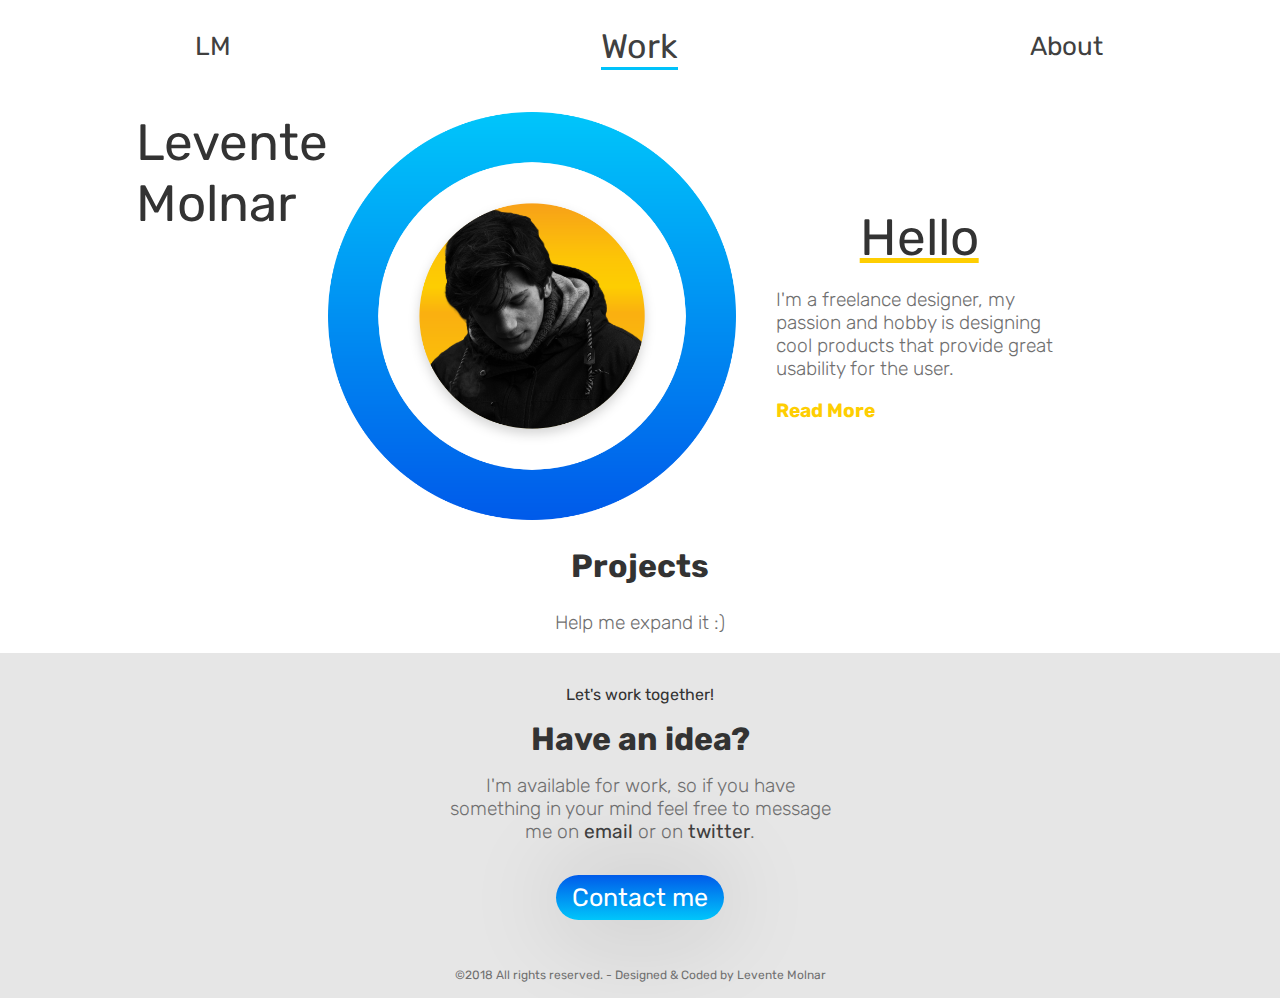
==== index.html @ f940b706 "footer - update" ====
<!DOCTYPE html>
<html>

<head>
    <meta name="viewport" content="width=device-width, initial-scale=1.0, minimum-scale=1">
    <link rel="stylesheet" href="style.css">
    <link rel="icon" href="images/proficon.png" type="image/png">
    <link rel="stylesheet" href="https://use.fontawesome.com/releases/v5.0.13/css/all.css" integrity="sha384-DNOHZ68U8hZfKXOrtjWvjxusGo9WQnrNx2sqG0tfsghAvtVlRW3tvkXWZh58N9jp" crossorigin="anonymous">
    <title>Levente Molnar Design</title>
</head>

<body>
        <navbar>
            <ul>
                <a class="link" href="">
                    <li>LM</li>
                </a>
                <a id="work" href="">
                    <li>Work</li>
                </a>
                <a class="link" href="about.html">
                    <li>About</li>
                </a>
            </ul>
        </navbar>

        <header>
            <h1>Levente Molnar</h1>
            <img src="images/prof.png" alt="Profile pic">
            <div class="text-title">
                <h1 id="title">Hello</h1>
                <p>I'm a freelance designer, my passion and hobby is designing cool products that provide great usability for the user.</p>
                <a class="link" href="about.html">
                    <p id="ab-link">Read More</p>
                </a>
                <div class="icons">
                    <a class="icon" href="https://www.linkedin.com/in/levente-molnar-324339131/" target="_blank"><i class="fab fa-linkedin"></i></a>
                    <a class="icon" href="https://www.behance.net/molnarleve164f" target="_blank"><i class="fab fa-behance"></i></a>
                    <a class="icon" href="https://dribbble.com/Lepente" target="_blank"><i class="fab fa-dribbble"></i></a>
                    <a class="icon" id="contact" href="mailto:molnar.levente773@gmail.com"><i class="far fa-address-card"></i></a>
                </div>
            </div>

        </header>

        <main>
            <div class="tilte-main">
                <h2>Projects</h2>
                <p>Help me expand it :)</p>
            </div>
        </main>
     <footer>
            <section>Let's work together!</section>
            <h2>Have an idea?</h2>
            <p>I'm available for work, so if you have something in your mind feel free to message me on <a href="mailto:molnar.levente773@gmail.com"><strong>email</strong></a> or on <a href="https://twitter.com/DriEye"><strong>twitter</strong></a>.</p>

            <a class="cta-btn" href="mailto:molnar.levente773@gmail.com">Contact me</a>

            <div class="copy"><section>&copy;2018 All rights reserved. - Designed & Coded by Levente Molnar</section></div>
        </footer>
</body>

</html>
---- style.css ----
@import url('https://fonts.googleapis.com/css?family=Rubik:300,400');
html {
    overflow-x: hidden;
}

body {
    margin: 0;
    color: #333;
    overflow-x: hidden;
    font-family: 'Rubik', sans-serif;
}

/* -------------------- NAVBAR ---------------------- */

navbar {
    position: absolute;
    width: 100%;
    z-index: 2;
    top: 0;
}

ul {
    grid-template-columns: repeat(3, 1fr);
    display: grid;
    list-style: none;
    justify-items: center;
    align-items: center;
    font-weight: 400;
    padding: 0;
    font-size: 26px;
}

#work {
    border-bottom: solid 3px #00C2FA;
    font-size: 34px;
}

a {
    text-decoration: none;
    color: #404040;
}

.link:after {
    display: block;
    content: '';
    border-bottom: solid 3px #005bea;
    transform: scaleX(0);
    transition: transform 200ms ease-in-out;
}

.link:hover:after {
    transform: scaleX(1);
}

/* ----------------- HEADER ---------------------- */

header {
    display: grid;
    grid-template-columns: .5fr .5fr 1.5fr 1.2fr .8fr;
    margin-top: 7rem;
    justify-content: center;
}

h1 {
    grid-column: 2 / 3;
    font-size: 4vw;
    font-weight: 400;
    margin: 0;
    padding: 0;
}

p {
    font-size: 1.5vw;
    color: #707070;
    font-weight: 300;
}

#ab-link {
    margin: 0;
    color: #FECE02;
    font-weight: bold;
}

img {
    width: 100%;
    grid-column: 3 / 4;
}

#title {
    text-decoration: underline;
    text-decoration-color: #FECE02;
}

.text-title {
    grid-column: 4 / 5;
    padding-left: 2.5rem;
    align-self: center;
    justify-items: center;
    position: relative;
}

.icons {
    display: grid;
    grid-template-columns: repeat(4, auto);
    grid-template-rows: 1fr;
    grid-column: 4 / 5;
    justify-self: center;
}

i {
    margin-top: 2.3rem;
    font-size: 32px;
}

.fab {
    transition: .5s;
}

.fa-linkedin:hover {
    color: #0077B5;
    transition: .2s;
}

.fa-dribbble:hover {
    color: #EA4C89;
    transition: .2s;
}

.fa-behance:hover {
    color: #1769FF;
    transition: .2s;
}

.fa-address-card:hover {
    color: #005FEB;
    transition: .2;
}

.far {
    transition: .5s;
}

.icon {
    margin-right: 1rem;
    margin-left: 1rem;
    justify-self: center;
    position: relative;
    text-align: center;
}

/* ---------------- MAIN - PROJECTS ---------------- */

main {
    display: grid;
    grid-template-columns: 1fr;
    justify-items: center;
    text-align: center;
    position: relative;
}

h2 {
    font-size: 2.5vw;
    font-weight: 400;
    font-weight: bold;
}


/* --------------------- FOOTER ---------------------*/

footer {
    display: grid;
    grid-template-columns: 1fr 2fr 1fr;
    grid-template-rows: repeat(3, auto);
    width: 100%;
    justify-items: center;
    background: #E6E6E6;
    text-align: center;
}

footer section {
    grid-column: 2 / 3;
    margin-top: 2rem;
}

footer h2 {
    grid-column: 2 / 3;
    margin: 1rem;
}

footer p {
    grid-column: 2 / 3;
    max-width: 400px;
    margin: 0;
}

footer .cta-btn {
    grid-column: 2 / 3;
    margin-top: 2rem;
    font-size: 25px;
    background-image: linear-gradient(to top, #00c6fb 0%, #005bea 100%);
    padding: .5rem 1rem .5rem 1rem;
    border-radius: 100px;
    box-shadow: 0 2px 100px hsla(0, 0%, 0%, 0.20);
    color: #fff;
    transition: .2s;
}

footer .cta-btn:hover {
    transform: scale(1.1);
    transition: .2s;
    box-shadow: 0 2px 100px hsla(0, 0%, 0%, 0.25);
}

.copy {
    bottom: 0;
    margin-bottom: 1rem;
    color: #707070;
    margin-top: 1rem;
    font-size: 12px;
    grid-column: 2 / 3;
}



/* -------------------- MEDIA QUERIES -------------------*/

@media (max-width: 767px) {
    header {
        margin-top: 6rem;
        grid-template-columns: .2fr .5fr 1.5fr 1.2fr .2fr;
    }

    .text-title {
        padding-left: .5rem;
    }

    h1 {
        font-size: 6vw;
    }

    p {
        font-size: 3vw;
    }

    #work {
        font-size: 28px;
    }

    ul {
        font-size: 22px;
    }

    footer {
        grid-template-columns: 1fr 3fr 1fr;
    }

}

@media (max-width: 575px) {
    header {
        grid-template-columns: 0.1fr 1fr 0.1fr;
        grid-template-rows: repeat(3, auto);
    }

    h1 {
        grid-column: 2 / 3;
        grid-row: 1 / 2;
        font-size: 10vw;
        max-width: 200px;
    }

    h2 {
        font-size: 8vw;
    }

    p {
        font-size: 6vw;
    }

    #work {
        font-size: 28px;
    }

    img {
        grid-column: 2 / 3;
        grid-row: 2 / 3;
    }

    .text-title {
        grid-column: 2 / 3;
        grid-row: 3 / 4;
    }

    footer {
        grid-template-columns: 1fr 4fr 1fr;
    }

}
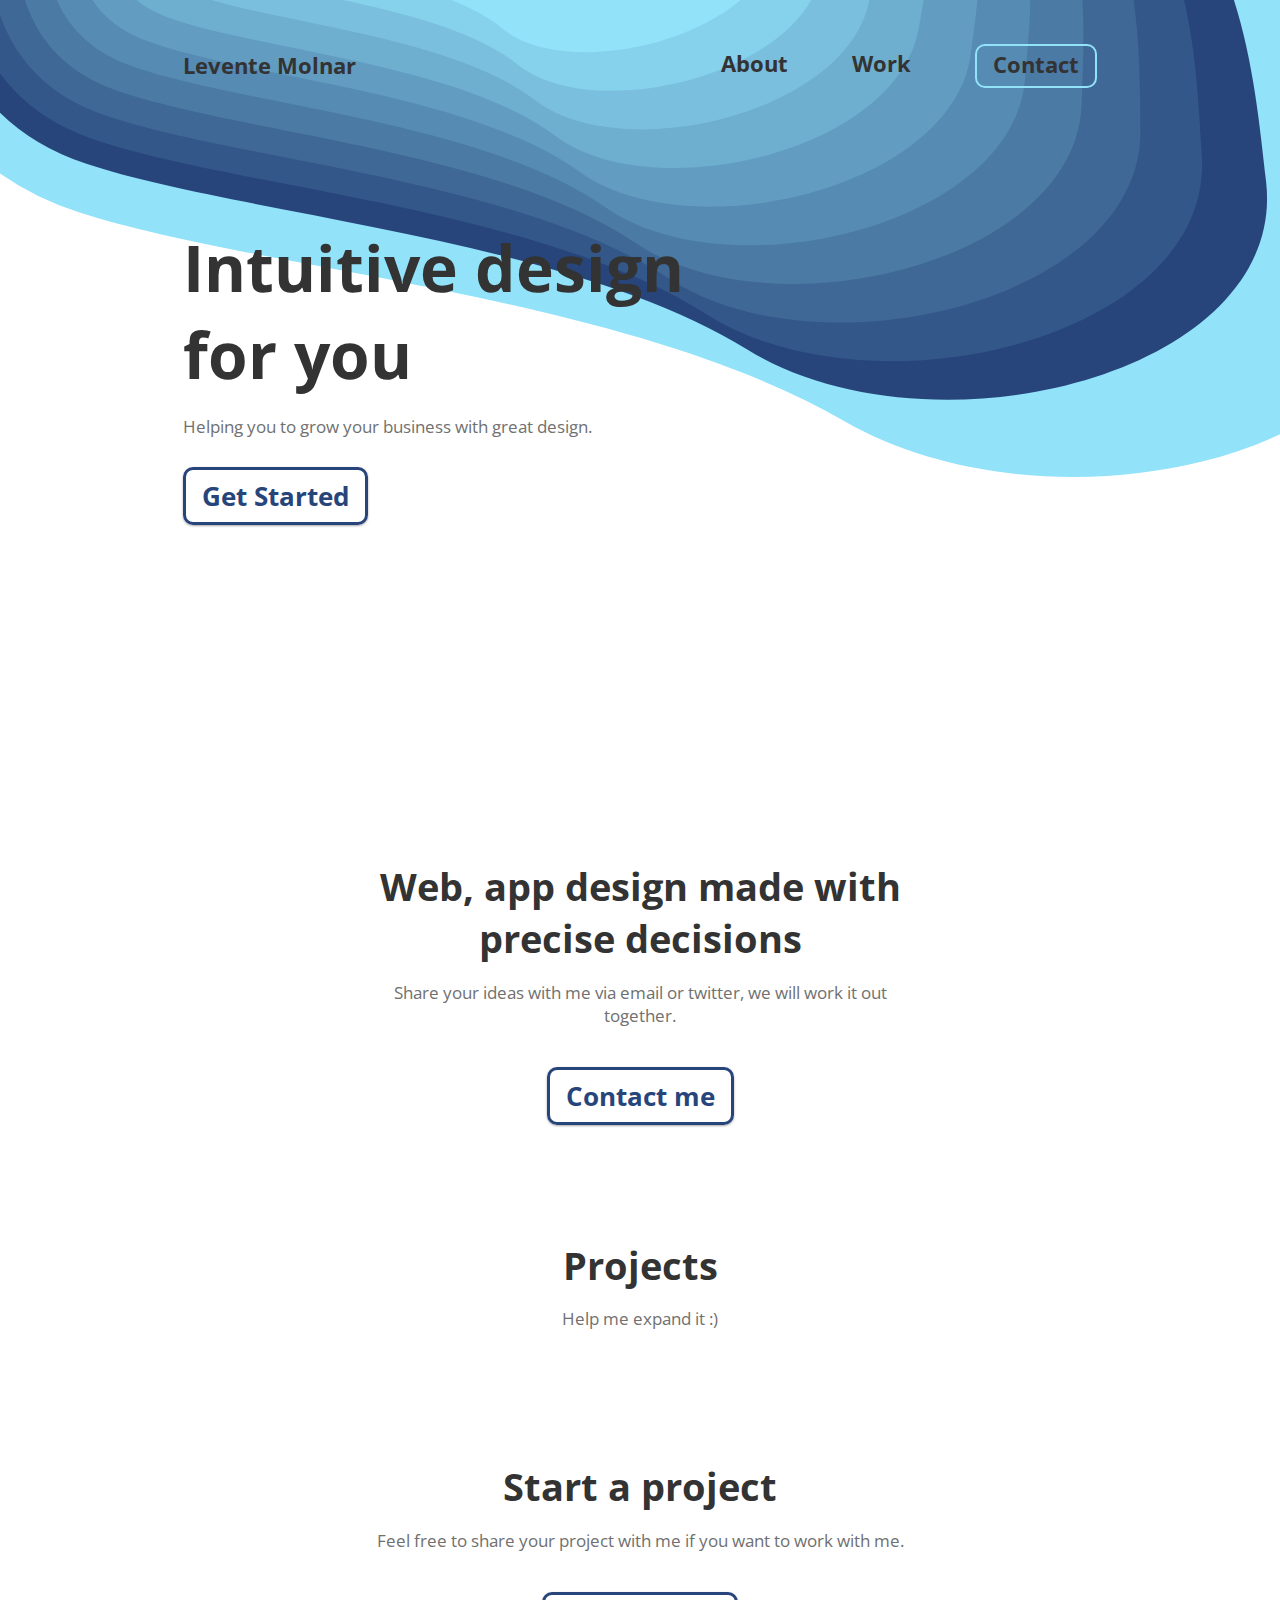
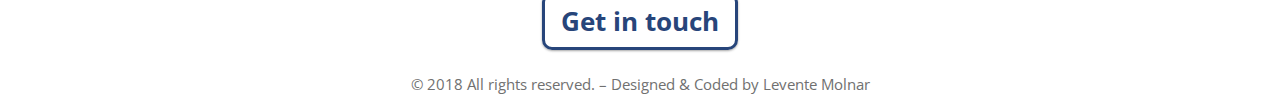
==== commit 32513f95: "New" ====
--- a/index.html
+++ b/index.html
@@ -1,63 +1,93 @@
 <!DOCTYPE html>
-<html>
-
-<head>
-    <meta name="viewport" content="width=device-width, initial-scale=1.0, minimum-scale=1">
+<html lang="en" dir="ltr">
+  <head>
+    <meta charset="utf-8">
+    <meta name="viewport" content="width=device-width, initial-scale=1.0">
     <link rel="stylesheet" href="style.css">
     <link rel="icon" href="images/proficon.png" type="image/png">
     <link rel="stylesheet" href="https://use.fontawesome.com/releases/v5.0.13/css/all.css" integrity="sha384-DNOHZ68U8hZfKXOrtjWvjxusGo9WQnrNx2sqG0tfsghAvtVlRW3tvkXWZh58N9jp" crossorigin="anonymous">
-    <title>Levente Molnar Design</title>
+    <title>Levente Molnar | Web Designer | UI/UX</title>
 </head>
 
 <body>
-        <navbar>
+   <img id="background" src="images/cool-background2.svg" alt="Mainbackground">
+    <header>
+        <nav>
             <ul>
-                <a class="link" href="">
-                    <li>LM</li>
-                </a>
-                <a id="work" href="">
-                    <li>Work</li>
-                </a>
-                <a class="link" href="about.html">
-                    <li>About</li>
-                </a>
+                <li id="nav-title">
+                    <h1 id="nav-title">Levente Molnar</h1>            
+                </li>
+                <li><a class="link" href="">About</a></li>
+                <li><a class="link" href="#work">Work</a></li>
+                <li><a id="contact" href="">Contact</a></li>
             </ul>
-        </navbar>
+        </nav>
+        <div class="content">
+           <div class="main-text">
+            <h1>Intuitive design for you</h1>
+            <p>Helping you to grow your business with great design.</p>
+            <a class="cta-btn-start" href="#h2">Get Started</a>
+            </div>
+        </div>
+    </header>
+    <main>
+        <div class="main-page">
+           <div class="section">
+            <h2 id="h2">Web, app design made with precise decisions</h2>
+            <p id="contact-p">Share your ideas with me via email or twitter, we will work it out together.</p>
+            <a class="cta-btn-start" href="contact.html">Contact me</a>
+            <div class="icons">
+                    <a class="icon" href="https://www.linkedin.com/in/levente-molnar-324339131/" target="_blank"><i class="fab fa-linkedin"></i></a>
+                    <a class="icon" href="https://www.behance.net/molnarleve164f" target="_blank"><i class="fab fa-behance"></i></a>
+                    <a class="icon" href="https://dribbble.com/Lepente" target="_blank"><i class="fab fa-dribbble"></i></a>
+                </div>
+            </div>
+            <div class="section">
+                <h2 id="work">Projects</h2>
+                <p>Help me expand it :)</p>
+            </div>
 
-        <header>
-            <h1>Levente Molnar</h1>
-            <img src="images/prof.png" alt="Profile pic">
-            <div class="text-title">
-                <h1 id="title">Hello</h1>
-                <p>I'm a freelance designer, my passion and hobby is designing cool products that provide great usability for the user.</p>
-                <a class="link" href="about.html">
-                    <p id="ab-link">Read More</p>
-                </a>
+            <div class="contact-footer section">
+                <h2>Start a project</h2>
+                <p>Feel free to share your project with me if you want to work with me.</p>
+                <a class="cta-btn-start contact" href="">Get in touch</a>
                 <div class="icons">
                     <a class="icon" href="https://www.linkedin.com/in/levente-molnar-324339131/" target="_blank"><i class="fab fa-linkedin"></i></a>
                     <a class="icon" href="https://www.behance.net/molnarleve164f" target="_blank"><i class="fab fa-behance"></i></a>
                     <a class="icon" href="https://dribbble.com/Lepente" target="_blank"><i class="fab fa-dribbble"></i></a>
-                    <a class="icon" id="contact" href="mailto:molnar.levente773@gmail.com"><i class="far fa-address-card"></i></a>
                 </div>
+                <div class="copy">&copy; 2018 All rights reserved. – Designed & Coded by Levente Molnar</div>
             </div>
+        </div>
+    </main>
+    
+    <script src="https://ajax.googleapis.com/ajax/libs/jquery/3.3.1/jquery.min.js"></script>
+<script>
+$(document).ready(function(){
+  // Add smooth scrolling to all links
+  $("a").on('click', function(event) {
 
-        </header>
+    // Make sure this.hash has a value before overriding default behavior
+    if (this.hash !== "") {
+      // Prevent default anchor click behavior
+      event.preventDefault();
 
-        <main>
-            <div class="tilte-main">
-                <h2>Projects</h2>
-                <p>Help me expand it :)</p>
-            </div>
-        </main>
-     <footer>
-            <section>Let's work together!</section>
-            <h2>Have an idea?</h2>
-            <p>I'm available for work, so if you have something in your mind feel free to message me on <a href="mailto:molnar.levente773@gmail.com"><strong>email</strong></a> or on <a href="https://twitter.com/DriEye"><strong>twitter</strong></a>.</p>
+      // Store hash
+      var hash = this.hash;
 
-            <a class="cta-btn" href="mailto:molnar.levente773@gmail.com">Contact me</a>
-
-            <div class="copy"><section>&copy;2018 All rights reserved. - Designed & Coded by Levente Molnar</section></div>
-        </footer>
+      // Using jQuery's animate() method to add smooth page scroll
+      // The optional number (800) specifies the number of milliseconds it takes to scroll to the specified area
+      $('html, body').animate({
+        scrollTop: $(hash).offset().top
+      }, 800, function(){
+   
+        // Add hash (#) to URL when done scrolling (default click behavior)
+        window.location.hash = hash;
+      });
+    } // End if
+  });
+});
+</script>
+    
 </body>
-
-</html>
+</html>--- a/style.css
+++ b/style.css
@@ -1,49 +1,43 @@
-@import url('https://fonts.googleapis.com/css?family=Rubik:300,400');
-html {
-    overflow-x: hidden;
-}
+@import url('https://fonts.googleapis.com/css?family=Open+Sans:400,800');
 
 body {
     margin: 0;
+    overflow-x: hidden !important;
     color: #333;
-    overflow-x: hidden;
-    font-family: 'Rubik', sans-serif;
-}
-
-/* -------------------- NAVBAR ---------------------- */
-
-navbar {
-    position: absolute;
-    width: 100%;
-    z-index: 2;
-    top: 0;
+    font-family: 'Open Sans', sans-serif;
+}
+
+nav {
+    grid-column: 2 / 3;
+    position: static;
+    height: 10vh;
 }
 
 ul {
-    grid-template-columns: repeat(3, 1fr);
-    display: grid;
+    display: grid;
+    grid-template-columns: 1fr repeat(3,auto);
     list-style: none;
-    justify-items: center;
     align-items: center;
-    font-weight: 400;
-    padding: 0;
-    font-size: 26px;
-}
-
-#work {
-    border-bottom: solid 3px #00C2FA;
-    font-size: 34px;
+    padding-left: 0;
+    color: #333;
+    font-size: 22px;
+    margin-top: 3rem;
+    font-weight: bold;
 }
 
 a {
+    color: #333;
     text-decoration: none;
-    color: #404040;
+}
+
+li {
+    margin-left: 4rem;
 }
 
 .link:after {
     display: block;
     content: '';
-    border-bottom: solid 3px #005bea;
+    border-bottom: solid 3px #27457A;
     transform: scaleX(0);
     transition: transform 200ms ease-in-out;
 }
@@ -52,64 +46,78 @@
     transform: scaleX(1);
 }
 
-/* ----------------- HEADER ---------------------- */
+#nav-title {
+    font-size: 22px;
+    margin: 0;
+    margin-left: 0;
+}
+
+#contact {
+    border: 2px solid #92E2F9;
+    padding: .2rem 1rem .4rem 1rem;
+    border-radius: 10px;
+    color: #333;
+    transition: .3s ease-in-out;
+}
+
+#contact:hover {
+    background-color: #27457A;
+    color: #fff;
+    transition: .3s ease-in-out;
+}
+
+#background {
+    position: absolute;
+    overflow-x: hidden !important; 
+    width: 120vw;
+    top: -25vw;
+    left: -10vw;
+}
 
 header {
-    display: grid;
-    grid-template-columns: .5fr .5fr 1.5fr 1.2fr .8fr;
-    margin-top: 7rem;
+    position: relative;
+    display: grid;
+    grid-template-columns: .2fr 1fr .2fr;
+    grid-template-rows: 1fr;
+    margin-bottom: 20%;
+}
+
+.content {
+    display: grid;
+    grid-column: 2 / 3;
+}
+
+.main-text {
+    margin-top: 10%;
+    max-width: 60%;
+}
+
+.main-page {
+    display: grid;
+    grid-template-columns: 0.2fr .5fr .2fr;
     justify-content: center;
 }
 
-h1 {
+.section {
+    display: grid;
+    grid-template-columns: auto;
+    grid-template-rows: repeat(4,auto);
     grid-column: 2 / 3;
-    font-size: 4vw;
-    font-weight: 400;
-    margin: 0;
-    padding: 0;
-}
-
-p {
-    font-size: 1.5vw;
-    color: #707070;
-    font-weight: 300;
-}
-
-#ab-link {
-    margin: 0;
-    color: #FECE02;
-    font-weight: bold;
-}
-
-img {
-    width: 100%;
-    grid-column: 3 / 4;
-}
-
-#title {
-    text-decoration: underline;
-    text-decoration-color: #FECE02;
-}
-
-.text-title {
-    grid-column: 4 / 5;
-    padding-left: 2.5rem;
-    align-self: center;
     justify-items: center;
-    position: relative;
 }
 
 .icons {
     display: grid;
     grid-template-columns: repeat(4, auto);
     grid-template-rows: 1fr;
-    grid-column: 4 / 5;
     justify-self: center;
+    margin-top: 1.5rem;
 }
 
 i {
-    margin-top: 2.3rem;
-    font-size: 32px;
+    margin-top: 1rem;
+    font-size: 35px;
+    margin-bottom: 3rem;
 }
 
 .fab {
@@ -146,153 +154,155 @@
     justify-self: center;
     position: relative;
     text-align: center;
-}
-
-/* ---------------- MAIN - PROJECTS ---------------- */
-
-main {
-    display: grid;
-    grid-template-columns: 1fr;
-    justify-items: center;
+    color: #707070;
+}
+
+h1 {
+    font-size: 5vw;
+    margin-bottom: 0;
+    font-weight: bold;
+}
+
+h2 {
+    font-size: 3vw;
     text-align: center;
-    position: relative;
-}
-
-h2 {
-    font-size: 2.5vw;
-    font-weight: 400;
+    margin: 0;
+    padding-top: 10vh;
+}
+
+p {
+    font-size: 1.3vw;
+    margin-bottom: 2.5rem;
+    color: #707070;
+}
+
+#contact-p {
+    text-align: center;
+    max-width: 500px;
+}
+
+.cta-btn-start {
+    padding: .5rem 1rem .5rem 1rem;
+    border: 3px solid #27457A;
+    color: #27457A;
+    font-size: 26px;
+    border-radius: 10px;
+    margin-left: 0;
+    box-shadow: 0 1px 3px rgba(0,0,0,0.12), 0 1px 2px rgba(0,0,0,0.24);
+    transition: .3s ease-in-out;
     font-weight: bold;
 }
 
-
-/* --------------------- FOOTER ---------------------*/
-
-footer {
-    display: grid;
-    grid-template-columns: 1fr 2fr 1fr;
-    grid-template-rows: repeat(3, auto);
-    width: 100%;
-    justify-items: center;
-    background: #E6E6E6;
+.cta-btn-start:hover {
+    transition: .3s ease-in-out;
+    color: #fff;
+    background-color: #27457A;
+}
+
+.copy {
+    font-size: 15px;
+    color: #707070;
+    padding-bottom: 1rem;
     text-align: center;
 }
 
-footer section {
-    grid-column: 2 / 3;
-    margin-top: 2rem;
-}
-
-footer h2 {
-    grid-column: 2 / 3;
-    margin: 1rem;
-}
-
-footer p {
-    grid-column: 2 / 3;
-    max-width: 400px;
-    margin: 0;
-}
-
-footer .cta-btn {
-    grid-column: 2 / 3;
-    margin-top: 2rem;
-    font-size: 25px;
-    background-image: linear-gradient(to top, #00c6fb 0%, #005bea 100%);
-    padding: .5rem 1rem .5rem 1rem;
-    border-radius: 100px;
-    box-shadow: 0 2px 100px hsla(0, 0%, 0%, 0.20);
-    color: #fff;
-    transition: .2s;
-}
-
-footer .cta-btn:hover {
-    transform: scale(1.1);
-    transition: .2s;
-    box-shadow: 0 2px 100px hsla(0, 0%, 0%, 0.25);
-}
-
-.copy {
-    bottom: 0;
-    margin-bottom: 1rem;
-    color: #707070;
-    margin-top: 1rem;
-    font-size: 12px;
-    grid-column: 2 / 3;
-}
-
-
-
-/* -------------------- MEDIA QUERIES -------------------*/
-
-@media (max-width: 767px) {
+@media (max-width: 990px) {
     header {
-        margin-top: 6rem;
-        grid-template-columns: .2fr .5fr 1.5fr 1.2fr .2fr;
-    }
-
-    .text-title {
-        padding-left: .5rem;
+        margin-bottom: 10%;
+    }
+
+    .main-text {
+        max-width: 80%;
     }
 
     h1 {
         font-size: 6vw;
     }
 
+    ul {
+        font-size: 18px;
+    }
+
+    h2 {
+        font-size: 5vw;
+    }
+
     p {
-        font-size: 3vw;
-    }
-
-    #work {
-        font-size: 28px;
+        font-size: 2vw;
+    }
+
+}
+
+@media (max-width: 769px) {
+    nav {
+        grid-column: 1 / -1;
+        padding-left: 1rem;
+        padding-right: 1rem;
+    }
+}
+
+@media (max-width: 565px) {
+    .link {
+        display: none;
+    }
+
+    li {
+        margin-left: 0rem;
     }
 
     ul {
-        font-size: 22px;
-    }
-
-    footer {
-        grid-template-columns: 1fr 3fr 1fr;
-    }
-
-}
-
-@media (max-width: 575px) {
-    header {
-        grid-template-columns: 0.1fr 1fr 0.1fr;
-        grid-template-rows: repeat(3, auto);
+        grid-template-columns: 1fr auto;
     }
 
     h1 {
-        grid-column: 2 / 3;
-        grid-row: 1 / 2;
-        font-size: 10vw;
-        max-width: 200px;
+        font-size: 8vw;
     }
 
     h2 {
-        font-size: 8vw;
+        font-size: 6vw;
     }
 
     p {
-        font-size: 6vw;
-    }
-
-    #work {
-        font-size: 28px;
-    }
-
-    img {
-        grid-column: 2 / 3;
+        font-size: 5vw;
+        text-align: center;
+    }
+
+    #nav-title {
         grid-row: 2 / 3;
-    }
-
-    .text-title {
-        grid-column: 2 / 3;
-        grid-row: 3 / 4;
-    }
-
-    footer {
-        grid-template-columns: 1fr 4fr 1fr;
-    }
-
-}
+        grid-column: 1 / 2;
+        font-size: 18px;
+    }
+
+    #background {
+        position: absolute;
+        width: 180vw;
+        top: -10vw;
+        left: -10vw;
+    }
+
+    #contact {
+        border: 2px solid #27457A;
+    }
+
+    .content {
+        text-align: center;
+    }
+
+    .main-text {
+        max-width: 100%;
+        padding-top: 2rem;
+    }
+
+    .section {
+        grid-column: 1 / -1;
+    }
+
+    .cta-btn-start {
+        font-size: 18px;
+    }
+
+    .copy {
+        font-size: 11px;
+        text-align: center;
+    }
+}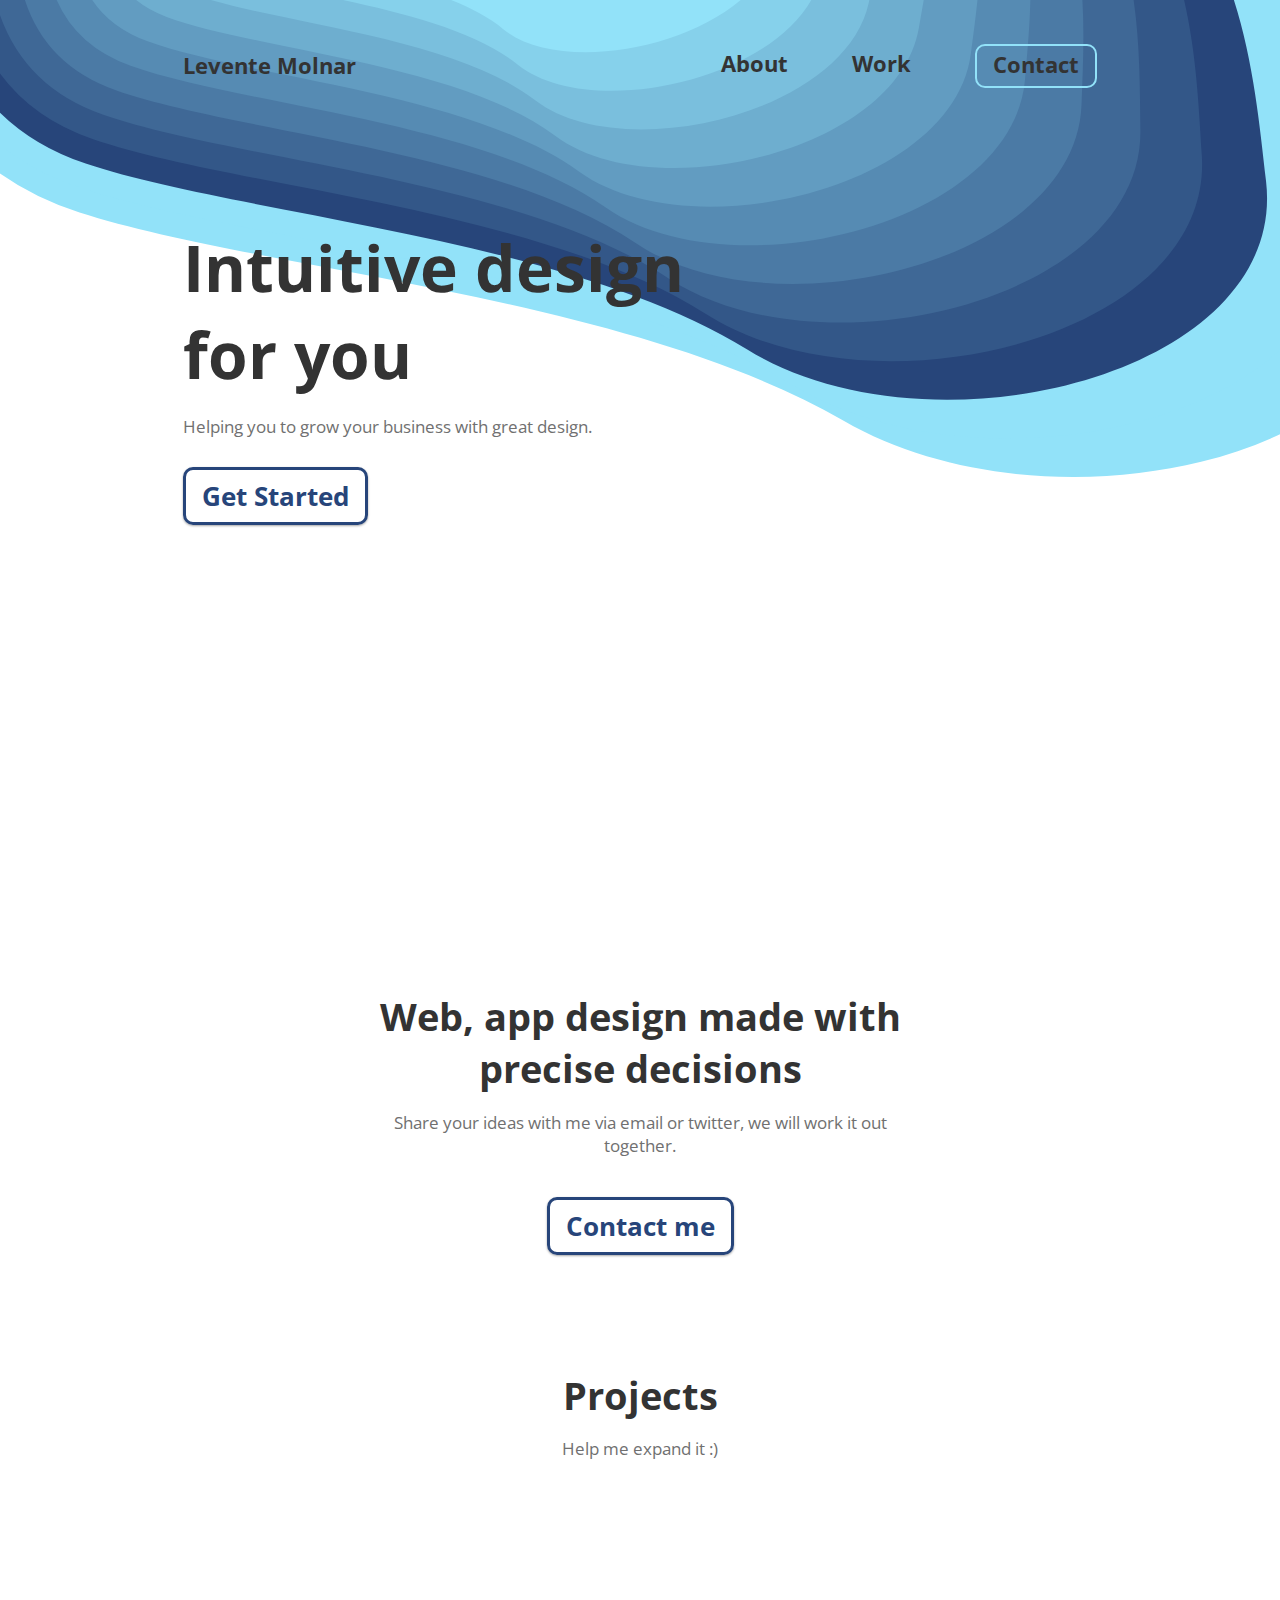
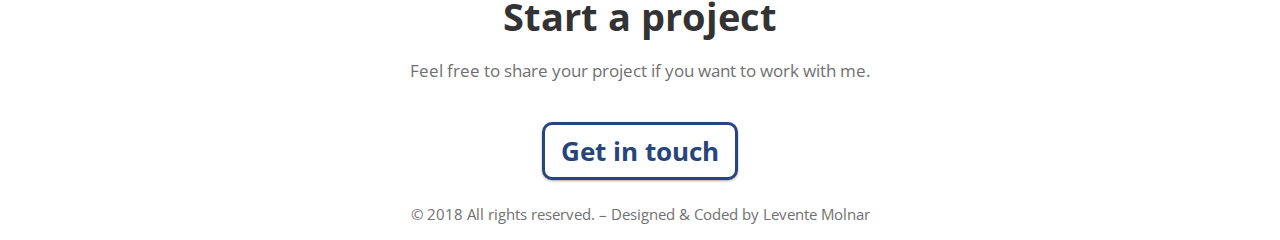
==== commit b5de1aea: "You" ====
--- a/index.html
+++ b/index.html
@@ -2,7 +2,7 @@
 <html lang="en" dir="ltr">
   <head>
     <meta charset="utf-8">
-    <meta name="viewport" content="width=device-width, initial-scale=1.0">
+    <meta name="viewport" content="width=device-width, initial-scale=1.0, minimum-scale=1">
     <link rel="stylesheet" href="style.css">
     <link rel="icon" href="images/proficon.png" type="image/png">
     <link rel="stylesheet" href="https://use.fontawesome.com/releases/v5.0.13/css/all.css" integrity="sha384-DNOHZ68U8hZfKXOrtjWvjxusGo9WQnrNx2sqG0tfsghAvtVlRW3tvkXWZh58N9jp" crossorigin="anonymous">
@@ -38,7 +38,7 @@
             <a class="cta-btn-start" href="contact.html">Contact me</a>
             <div class="icons">
                     <a class="icon" href="https://www.linkedin.com/in/levente-molnar-324339131/" target="_blank"><i class="fab fa-linkedin"></i></a>
-                    <a class="icon" href="https://www.behance.net/molnarleve164f" target="_blank"><i class="fab fa-behance"></i></a>
+                    <a class="icon" href="https://twitter.com/DriEye" target="_blank"><i class="fab fa-twitter"></i></a>
                     <a class="icon" href="https://dribbble.com/Lepente" target="_blank"><i class="fab fa-dribbble"></i></a>
                 </div>
             </div>
@@ -49,11 +49,11 @@
 
             <div class="contact-footer section">
                 <h2>Start a project</h2>
-                <p>Feel free to share your project with me if you want to work with me.</p>
+                <p>Feel free to share your project if you want to work with me.</p>
                 <a class="cta-btn-start contact" href="">Get in touch</a>
                 <div class="icons">
                     <a class="icon" href="https://www.linkedin.com/in/levente-molnar-324339131/" target="_blank"><i class="fab fa-linkedin"></i></a>
-                    <a class="icon" href="https://www.behance.net/molnarleve164f" target="_blank"><i class="fab fa-behance"></i></a>
+                    <a class="icon" href="https://twitter.com/DriEye" target="_blank"><i class="fab fa-twitter"></i></a>
                     <a class="icon" href="https://dribbble.com/Lepente" target="_blank"><i class="fab fa-dribbble"></i></a>
                 </div>
                 <div class="copy">&copy; 2018 All rights reserved. – Designed & Coded by Levente Molnar</div>
--- a/style.css
+++ b/style.css
@@ -79,12 +79,12 @@
     display: grid;
     grid-template-columns: .2fr 1fr .2fr;
     grid-template-rows: 1fr;
-    margin-bottom: 20%;
 }
 
 .content {
     display: grid;
     grid-column: 2 / 3;
+    height: 90vh;
 }
 
 .main-text {
@@ -134,8 +134,8 @@
     transition: .2s;
 }
 
-.fa-behance:hover {
-    color: #1769FF;
+.fa-twitter:hover {
+    color: #1DA1F2;
     transition: .2s;
 }
 
@@ -215,6 +215,10 @@
         max-width: 80%;
     }
 
+    .cta-btn-start {
+        font-size: 22px;
+    }
+
     h1 {
         font-size: 6vw;
     }
@@ -239,6 +243,10 @@
         padding-left: 1rem;
         padding-right: 1rem;
     }
+
+    ul {
+        margin-top: 1rem;
+    }
 }
 
 @media (max-width: 565px) {
@@ -246,6 +254,10 @@
         display: none;
     }
 
+    header {
+        margin-bottom: 30%;
+    }
+
     li {
         margin-left: 0rem;
     }
@@ -259,7 +271,7 @@
     }
 
     h2 {
-        font-size: 6vw;
+        font-size: 7vw;
     }
 
     p {
@@ -275,8 +287,8 @@
 
     #background {
         position: absolute;
-        width: 180vw;
-        top: -10vw;
+        width: 150vw;
+        top: -25vw;
         left: -10vw;
     }
 
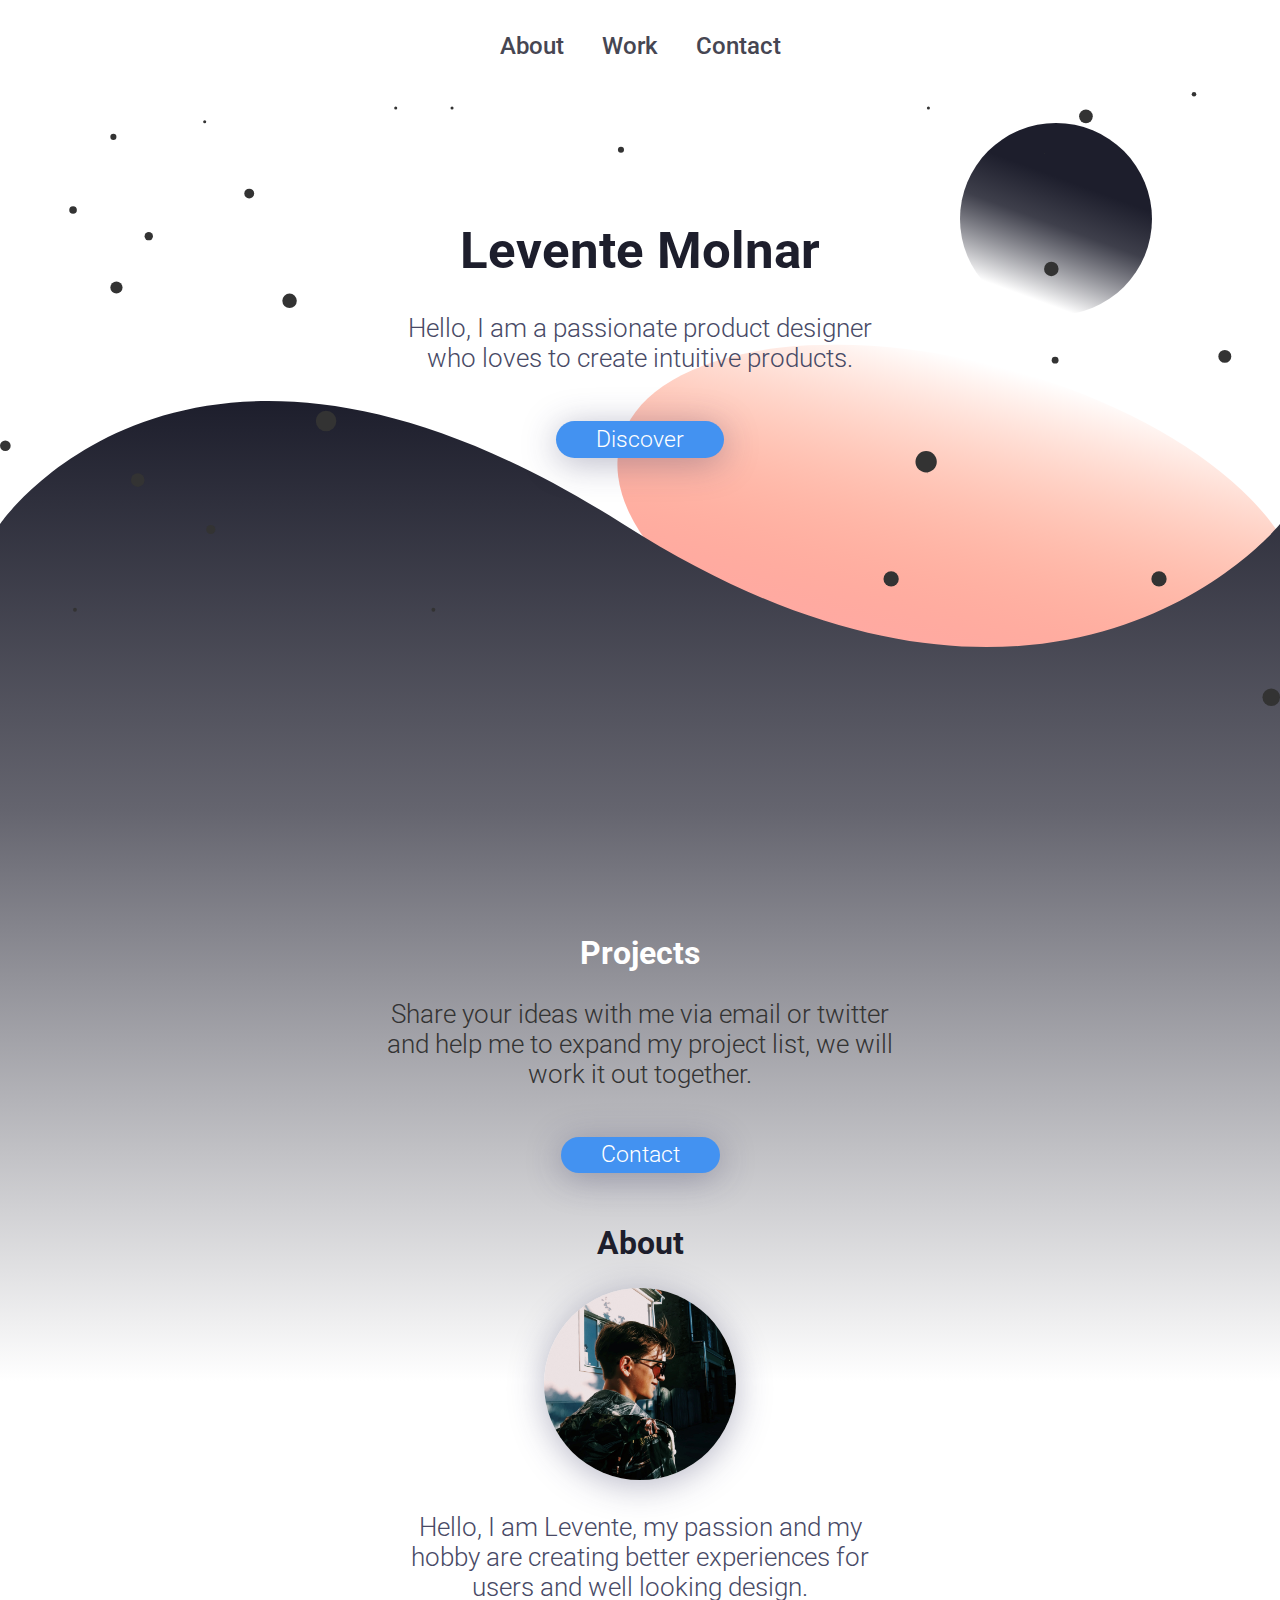
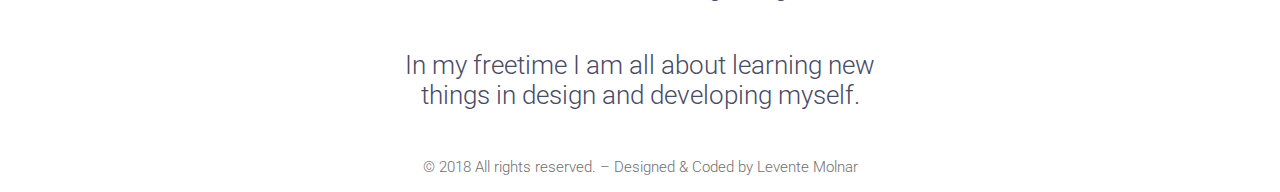
==== commit fd19e4a0: "New port" ====
--- a/index.html
+++ b/index.html
@@ -1,93 +1,91 @@
 <!DOCTYPE html>
-<html lang="en" dir="ltr">
-  <head>
-    <meta charset="utf-8">
-    <meta name="viewport" content="width=device-width, initial-scale=1.0, minimum-scale=1">
-    <link rel="stylesheet" href="style.css">
-    <link rel="icon" href="images/proficon.png" type="image/png">
-    <link rel="stylesheet" href="https://use.fontawesome.com/releases/v5.0.13/css/all.css" integrity="sha384-DNOHZ68U8hZfKXOrtjWvjxusGo9WQnrNx2sqG0tfsghAvtVlRW3tvkXWZh58N9jp" crossorigin="anonymous">
+<html lang="en">
+<head>
+    <meta charset="utf-8" />
+    <meta http-equiv="X-UA-Compatible" content="IE=edge">
     <title>Levente Molnar | Web Designer | UI/UX</title>
+<meta name="viewport" content="width=device-width, initial-scale=1.0, minimum-scale=1">
+    <link rel="stylesheet" type="text/css" media="screen" href="style.css" />
+<link rel="stylesheet" href="https://use.fontawesome.com/releases/v5.0.13/css/all.css" integrity="sha384-DNOHZ68U8hZfKXOrtjWvjxusGo9WQnrNx2sqG0tfsghAvtVlRW3tvkXWZh58N9jp"
+    crossorigin="anonymous">
+    <link rel="stylesheet" href="https://cdnjs.cloudflare.com/ajax/libs/animate.css/3.5.2/animate.min.css">
+    <script src="main.js"></script>
 </head>
+<body>
+    <nav class="animated fadeInDown">
+        <ul>
+            <a href="#about"><li>About</li></a>
+            <a href="#work"><li>Work</li></a>
+            <a href="#contact"><li>Contact</li></a>
+        </ul>
+    </nav>
+    
+    <div class="background">
+        <div class="floating"><img class="dots animated fadeIn" src="images/dots.svg" alt="Stars"></div>
+        <img class="planet animated fadeInUp slower" src="images/eclipse.svg" alt="Planet">
+        <img class="dune" src="images/dune.svg" alt="Dune">
+        <img class="planet2" src="images/ellipse.svg" alt="Planet">
+    </div>
 
-<body>
-   <img id="background" src="images/cool-background2.svg" alt="Mainbackground">
-    <header>
-        <nav>
-            <ul>
-                <li id="nav-title">
-                    <h1 id="nav-title">Levente Molnar</h1>            
-                </li>
-                <li><a class="link" href="">About</a></li>
-                <li><a class="link" href="#work">Work</a></li>
-                <li><a id="contact" href="">Contact</a></li>
-            </ul>
-        </nav>
-        <div class="content">
-           <div class="main-text">
-            <h1>Intuitive design for you</h1>
-            <p>Helping you to grow your business with great design.</p>
-            <a class="cta-btn-start" href="#h2">Get Started</a>
-            </div>
-        </div>
+    <header class="animated zoomIn slower">
+    <h1>Levente Molnar</h1>
+    <p>Hello, I am a passionate product designer who loves to create intuitive products.</p>
+    <div class="main-btn"><a class="btn-link" href="#work">Discover</a></div>
     </header>
-    <main>
-        <div class="main-page">
-           <div class="section">
-            <h2 id="h2">Web, app design made with precise decisions</h2>
-            <p id="contact-p">Share your ideas with me via email or twitter, we will work it out together.</p>
-            <a class="cta-btn-start" href="contact.html">Contact me</a>
-            <div class="icons">
-                    <a class="icon" href="https://www.linkedin.com/in/levente-molnar-324339131/" target="_blank"><i class="fab fa-linkedin"></i></a>
-                    <a class="icon" href="https://twitter.com/DriEye" target="_blank"><i class="fab fa-twitter"></i></a>
-                    <a class="icon" href="https://dribbble.com/Lepente" target="_blank"><i class="fab fa-dribbble"></i></a>
-                </div>
-            </div>
-            <div class="section">
-                <h2 id="work">Projects</h2>
-                <p>Help me expand it :)</p>
-            </div>
 
-            <div class="contact-footer section">
-                <h2>Start a project</h2>
-                <p>Feel free to share your project if you want to work with me.</p>
-                <a class="cta-btn-start contact" href="">Get in touch</a>
-                <div class="icons">
-                    <a class="icon" href="https://www.linkedin.com/in/levente-molnar-324339131/" target="_blank"><i class="fab fa-linkedin"></i></a>
-                    <a class="icon" href="https://twitter.com/DriEye" target="_blank"><i class="fab fa-twitter"></i></a>
-                    <a class="icon" href="https://dribbble.com/Lepente" target="_blank"><i class="fab fa-dribbble"></i></a>
-                </div>
-                <div class="copy">&copy; 2018 All rights reserved. – Designed & Coded by Levente Molnar</div>
-            </div>
-        </div>
-    </main>
-    
+<div class="section animated fadeInUp">
+    <h2 id="work">Projects</h2>
+    <p id="contact-p">Share your ideas with me via email or twitter and help me to expand my project list, we will work it out together.</p>
+<div class="main-btn">
+    <a class="btn-link" href="mailto:molnar.levente773@gmail.com">Contact</a></div>
+    <div class="icons">
+        <a class="icon" href="https://www.linkedin.com/in/levente-molnar-324339131/" target="_blank">
+            <i class="fab fa-linkedin"></i>
+        </a>
+        <a class="icon" href="https://twitter.com/DriEye" target="_blank">
+            <i class="fab fa-twitter"></i>
+        </a>
+        <a class="icon" href="https://dribbble.com/Lepente" target="_blank">
+            <i class="fab fa-dribbble"></i>
+        </a>
+    </div>
+</div>
+
+<div id="about" class="section">
+    <h2>About</h2>
+    <img class="prof" src="images/prof.jpg" alt="Profile pic">
+    <p>Hello, I am Levente, my passion and my hobby are creating better experiences for users and well looking design.</p>
+<p>In my freetime I am all about learning new things in design and developing myself.</p>
+</div>
+
+<div class="copy">&copy; 2018 All rights reserved. – Designed & Coded by Levente Molnar</div>
+
     <script src="https://ajax.googleapis.com/ajax/libs/jquery/3.3.1/jquery.min.js"></script>
-<script>
-$(document).ready(function(){
-  // Add smooth scrolling to all links
-  $("a").on('click', function(event) {
+    <script>
+        $(document).ready(function () {
+            // Add smooth scrolling to all links
+            $("a").on('click', function (event) {
 
-    // Make sure this.hash has a value before overriding default behavior
-    if (this.hash !== "") {
-      // Prevent default anchor click behavior
-      event.preventDefault();
+                // Make sure this.hash has a value before overriding default behavior
+                if (this.hash !== "") {
+                    // Prevent default anchor click behavior
+                    event.preventDefault();
 
-      // Store hash
-      var hash = this.hash;
+                    // Store hash
+                    var hash = this.hash;
 
-      // Using jQuery's animate() method to add smooth page scroll
-      // The optional number (800) specifies the number of milliseconds it takes to scroll to the specified area
-      $('html, body').animate({
-        scrollTop: $(hash).offset().top
-      }, 800, function(){
-   
-        // Add hash (#) to URL when done scrolling (default click behavior)
-        window.location.hash = hash;
-      });
-    } // End if
-  });
-});
-</script>
-    
+                    // Using jQuery's animate() method to add smooth page scroll
+                    // The optional number (800) specifies the number of milliseconds it takes to scroll to the specified area
+                    $('html, body').animate({
+                        scrollTop: $(hash).offset().top
+                    }, 800, function () {
+
+                        // Add hash (#) to URL when done scrolling (default click behavior)
+                        window.location.hash = hash;
+                    });
+                } // End if
+            });
+        });
+    </script>
 </body>
 </html>--- a/style.css
+++ b/style.css
@@ -1,107 +1,179 @@
-@import url('https://fonts.googleapis.com/css?family=Open+Sans:400,800');
+@import url('https://fonts.googleapis.com/css?family=Roboto:300,500');
 
 body {
+    font-family: 'Roboto', sans-serif;
     margin: 0;
+    padding: 0;
+    font-weight: 300;
+    color: #1D1E2C;
+    background-color: #fff;
     overflow-x: hidden !important;
+}
+
+nav {
+    font-size: 1.5em;
+    margin-top: 2rem;
+    font-weight: 500;
+}
+
+ul {
+    list-style: none;
+    text-decoration-line: none;
+    text-align: center;
+    padding: 0;
+    margin-bottom: 2rem;
+}
+
+li {
+    display: -webkit-inline-box;
+    margin-left: 1rem;
+    margin-right: 1rem;
+}
+
+a {
+    color: #464652;
+}
+
+header {
+    display: grid;
+    position: relative;
+    top: 0;
+    z-index: 1;
+    margin-bottom: 50vh;
+}
+
+h1 {
+    text-align: center;
+    font-size: 4vw;
+    margin-top: 8rem;
+    margin-bottom: 2rem;
+}
+
+p {
+    margin-top: 0;
+    text-align: center;
+    font-size: 2vw;
+    max-width: 40%;
+    justify-self: center;
+    color: #484A66;
+    margin-bottom: 3rem;
+}
+
+#contact-p {
     color: #333;
-    font-family: 'Open Sans', sans-serif;
-}
-
-nav {
-    grid-column: 2 / 3;
-    position: static;
-    height: 10vh;
-}
-
-ul {
+}
+
+.main-btn {
+    justify-self: center;
+    background-color: #4392F1;
+    border-radius: 100px;
+    padding: .3rem 2.5rem .3rem 2.5rem;
+    border-width: 0px 0px 0px 0px;
+    border-color: rgba(188, 188, 188, 1);
+    border-radius: 5;
+    border-style: solid;
+    box-shadow: 0px 5px 35px 0px rgba(50, 50, 93, 0.35);
+    transition: .4s;
+}
+
+.main-btn:hover {
+    border-style: solid;
+    box-shadow: 0px 5px 35px 0px rgba(50, 50, 93, 0.40);
+    transition: .4s;
+    background-color: #5ABDF5;
+}
+
+.btn-link {
+    text-decoration: none;
+    font-size: 1.8vw;
+    font-weight: 300;
+    color: #fff;
+}
+
+.background {
+    position: absolute;
+    width: 100%;
+    z-index: -100;
+}
+
+.dots {
+    position: relative;
+    z-index: 1;
+}
+
+.floating {
+    animation-name: floating;
+    animation-duration: 5s;
+    animation-iteration-count: infinite;
+    animation-timing-function: ease-in-out;
+}
+
+@keyframes floating {
+    0% {
+        transform: translateY(0%);
+    }
+    50% {
+        transform: translateY(-3%);
+    }
+    100% {
+        transform: translateY(0%);
+    }
+}
+
+@-webkit-keyframes floating {
+    0% {
+        -webkit-transform: translateY(0%);
+    }
+    50% {
+        -webkit-transform: translateY(-3%);
+    }
+    100% {
+        -webkit-transform: translateY(0%);
+    }
+}
+
+.planet {
+    position: absolute;
+    width: 15%;
+    right: 10%;
+    top: 5%;
+    z-index: -100;
+}
+
+.planet2 {
+    position: absolute;
+    right: -5%;
+    width: 60%;
+    top: 30%;
+    z-index: -100;
+}
+
+.dune {
+    position: absolute;
+    top: 50%;
+    z-index: -99;
+}
+
+.projects {
     display: grid;
-    grid-template-columns: 1fr repeat(3,auto);
-    list-style: none;
-    align-items: center;
-    padding-left: 0;
-    color: #333;
-    font-size: 22px;
-    margin-top: 3rem;
-    font-weight: bold;
-}
-
-a {
-    color: #333;
-    text-decoration: none;
-}
-
-li {
-    margin-left: 4rem;
-}
-
-.link:after {
-    display: block;
-    content: '';
-    border-bottom: solid 3px #27457A;
-    transform: scaleX(0);
-    transition: transform 200ms ease-in-out;
-}
-
-.link:hover:after {
-    transform: scaleX(1);
-}
-
-#nav-title {
-    font-size: 22px;
-    margin: 0;
-    margin-left: 0;
-}
-
-#contact {
-    border: 2px solid #92E2F9;
-    padding: .2rem 1rem .4rem 1rem;
-    border-radius: 10px;
-    color: #333;
-    transition: .3s ease-in-out;
-}
-
-#contact:hover {
-    background-color: #27457A;
+    position: relative;
+    margin-top: 50vh;
+}
+
+h2 {
+    justify-self: center;
+    font-size: 2.5vw;
+    color: #1D1E2C;
+}
+
+#work {
     color: #fff;
-    transition: .3s ease-in-out;
-}
-
-#background {
-    position: absolute;
-    overflow-x: hidden !important; 
-    width: 120vw;
-    top: -25vw;
-    left: -10vw;
-}
-
-header {
-    position: relative;
-    display: grid;
-    grid-template-columns: .2fr 1fr .2fr;
-    grid-template-rows: 1fr;
-}
-
-.content {
-    display: grid;
-    grid-column: 2 / 3;
-    height: 90vh;
-}
-
-.main-text {
-    margin-top: 10%;
-    max-width: 60%;
-}
-
-.main-page {
-    display: grid;
-    grid-template-columns: 0.2fr .5fr .2fr;
-    justify-content: center;
 }
 
 .section {
     display: grid;
     grid-template-columns: auto;
-    grid-template-rows: repeat(4,auto);
+    grid-template-rows: repeat(4, auto);
     grid-column: 2 / 3;
     justify-items: center;
 }
@@ -154,49 +226,20 @@
     justify-self: center;
     position: relative;
     text-align: center;
-    color: #707070;
-}
-
-h1 {
-    font-size: 5vw;
-    margin-bottom: 0;
-    font-weight: bold;
-}
-
-h2 {
-    font-size: 3vw;
-    text-align: center;
-    margin: 0;
-    padding-top: 10vh;
-}
-
-p {
-    font-size: 1.3vw;
-    margin-bottom: 2.5rem;
-    color: #707070;
-}
-
-#contact-p {
-    text-align: center;
-    max-width: 500px;
-}
-
-.cta-btn-start {
-    padding: .5rem 1rem .5rem 1rem;
-    border: 3px solid #27457A;
-    color: #27457A;
-    font-size: 26px;
-    border-radius: 10px;
-    margin-left: 0;
-    box-shadow: 0 1px 3px rgba(0,0,0,0.12), 0 1px 2px rgba(0,0,0,0.24);
-    transition: .3s ease-in-out;
-    font-weight: bold;
-}
-
-.cta-btn-start:hover {
-    transition: .3s ease-in-out;
-    color: #fff;
-    background-color: #27457A;
+    color: #464652;
+}
+
+.prof{
+    position: relative;
+    justify-self: center;
+    width: 15%;
+    border-radius: 1000px;
+    border-width: 0px 0px 0px 0px;
+    border-color: rgba(188, 188, 188, 1);
+    border-radius: 5;
+    border-style: solid;
+    box-shadow: 0px 5px 35px 0px rgba(50, 50, 93, 0.35);
+    margin-bottom: 2rem;
 }
 
 .copy {
@@ -205,111 +248,143 @@
     padding-bottom: 1rem;
     text-align: center;
 }
+@media (max-width: 1200px) {
+    .btn-link {
+        font-size: 4vw;
+    }
+
+    h1 {
+        font-size: 7vw;
+        margin-top: 6rem;
+    }
+
+    ul {
+        font-size: 22px;
+    }
+
+    h2 {
+        font-size: 6vw;
+    }
+
+    p {
+        font-size: 3vw;
+    }
+
+    header {
+        margin-bottom: 10vh;
+    }
+
+    .planet2 {
+        right: 0%;
+        top: 70%;
+    }
+
+    .dots {
+        right: 0%;
+    }
+
+    .dune {
+        top: 90%;
+        right: 0%;
+    }
+
+    .prof {
+        width: 30%;
+    }
+
+    .copy {
+        font-size: 22px;
+    }
+}
 
 @media (max-width: 990px) {
+
+    .btn-link {
+        font-size: 4vw;
+    }
+    h1 {
+        font-size: 9vw;
+        margin-top: 4rem;
+    }
+    ul {
+        font-size: 22px;
+    }
+    h2 {
+        font-size: 7vw;
+    }
+
+    p {
+        font-size: 4vw;
+    }
+
     header {
-        margin-bottom: 10%;
-    }
-
-    .main-text {
-        max-width: 80%;
-    }
-
-    .cta-btn-start {
-        font-size: 22px;
-    }
-
-    h1 {
-        font-size: 6vw;
-    }
-
-    ul {
-        font-size: 18px;
-    }
-
-    h2 {
-        font-size: 5vw;
-    }
-
-    p {
-        font-size: 2vw;
-    }
-
+        margin-bottom: 5vh;
+    }
+
+    .planet2 {
+        right: 0%;
+        top: 60%;
+    }
+
+    .dots {
+        right: 0%;
+    }
+
+    .dune {
+        top: 80%;
+        right: 0%;
+    }
+
+    .prof {
+        width: 50%;
+    }
 }
 
 @media (max-width: 769px) {
-    nav {
-        grid-column: 1 / -1;
-        padding-left: 1rem;
-        padding-right: 1rem;
-    }
-
-    ul {
-        margin-top: 1rem;
-    }
+    .planet2 {
+        right: 0%;
+    }
+
+     h1 {
+         font-size: 8vw;
+     }
+
+     ul {
+         font-size: 18px;
+     }
+
+     h2 {
+         font-size: 5vw;
+     }
+
+     p {
+         font-size: 3.5vw;
+         max-width: 60%;
+     }
 }
 
 @media (max-width: 565px) {
-    .link {
-        display: none;
-    }
-
     header {
-        margin-bottom: 30%;
-    }
-
+        margin-bottom: 10vh;
+    }
     li {
         margin-left: 0rem;
     }
-
     ul {
         grid-template-columns: 1fr auto;
     }
-
     h1 {
-        font-size: 8vw;
-    }
-
+        font-size: 11vw;
+    }
     h2 {
         font-size: 7vw;
     }
-
     p {
         font-size: 5vw;
         text-align: center;
     }
-
-    #nav-title {
-        grid-row: 2 / 3;
-        grid-column: 1 / 2;
-        font-size: 18px;
-    }
-
-    #background {
-        position: absolute;
-        width: 150vw;
-        top: -25vw;
-        left: -10vw;
-    }
-
-    #contact {
-        border: 2px solid #27457A;
-    }
-
-    .content {
-        text-align: center;
-    }
-
-    .main-text {
-        max-width: 100%;
-        padding-top: 2rem;
-    }
-
-    .section {
-        grid-column: 1 / -1;
-    }
-
-    .cta-btn-start {
+   
+    .main-btn {
         font-size: 18px;
     }
 
@@ -317,4 +392,18 @@
         font-size: 11px;
         text-align: center;
     }
+
+    .planet2 {
+        right: 0%;
+        top: 110%;
+    }
+
+    .dots {
+        right: 0%;
+    }
+
+    .dune {
+        top: 130%;
+        right: 0%;
+    }
 }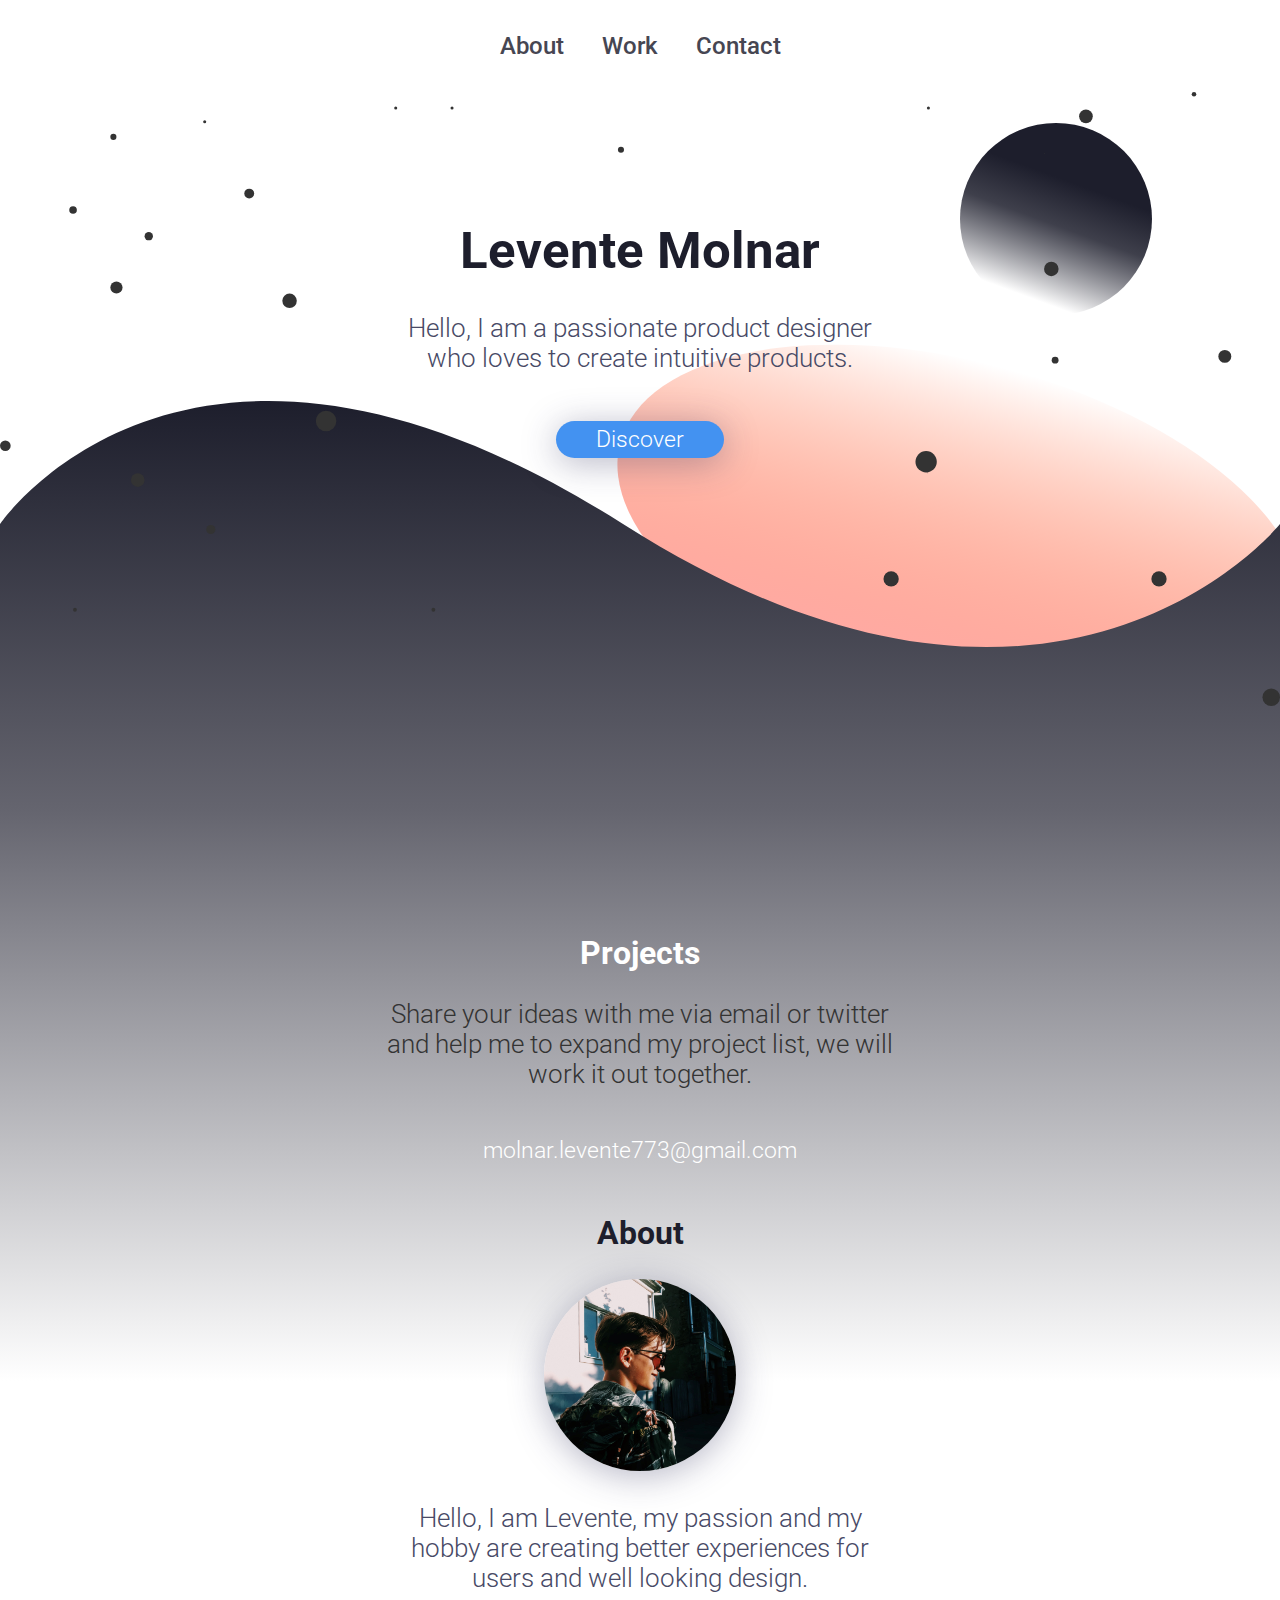
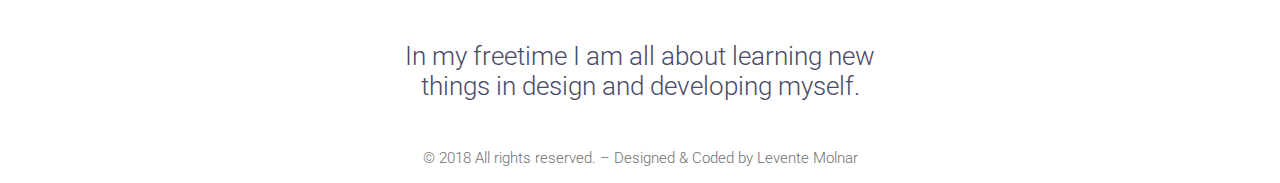
==== commit 360487fa: "New port" ====
--- a/index.html
+++ b/index.html
@@ -36,8 +36,7 @@
 <div class="section animated fadeInUp">
     <h2 id="work">Projects</h2>
     <p id="contact-p">Share your ideas with me via email or twitter and help me to expand my project list, we will work it out together.</p>
-<div class="main-btn">
-    <a class="btn-link" href="mailto:molnar.levente773@gmail.com">Contact</a></div>
+    <a class="btn-link" href="mailto:molnar.levente773@gmail.com">molnar.levente773@gmail.com</a>
     <div class="icons">
         <a class="icon" href="https://www.linkedin.com/in/levente-molnar-324339131/" target="_blank">
             <i class="fab fa-linkedin"></i>
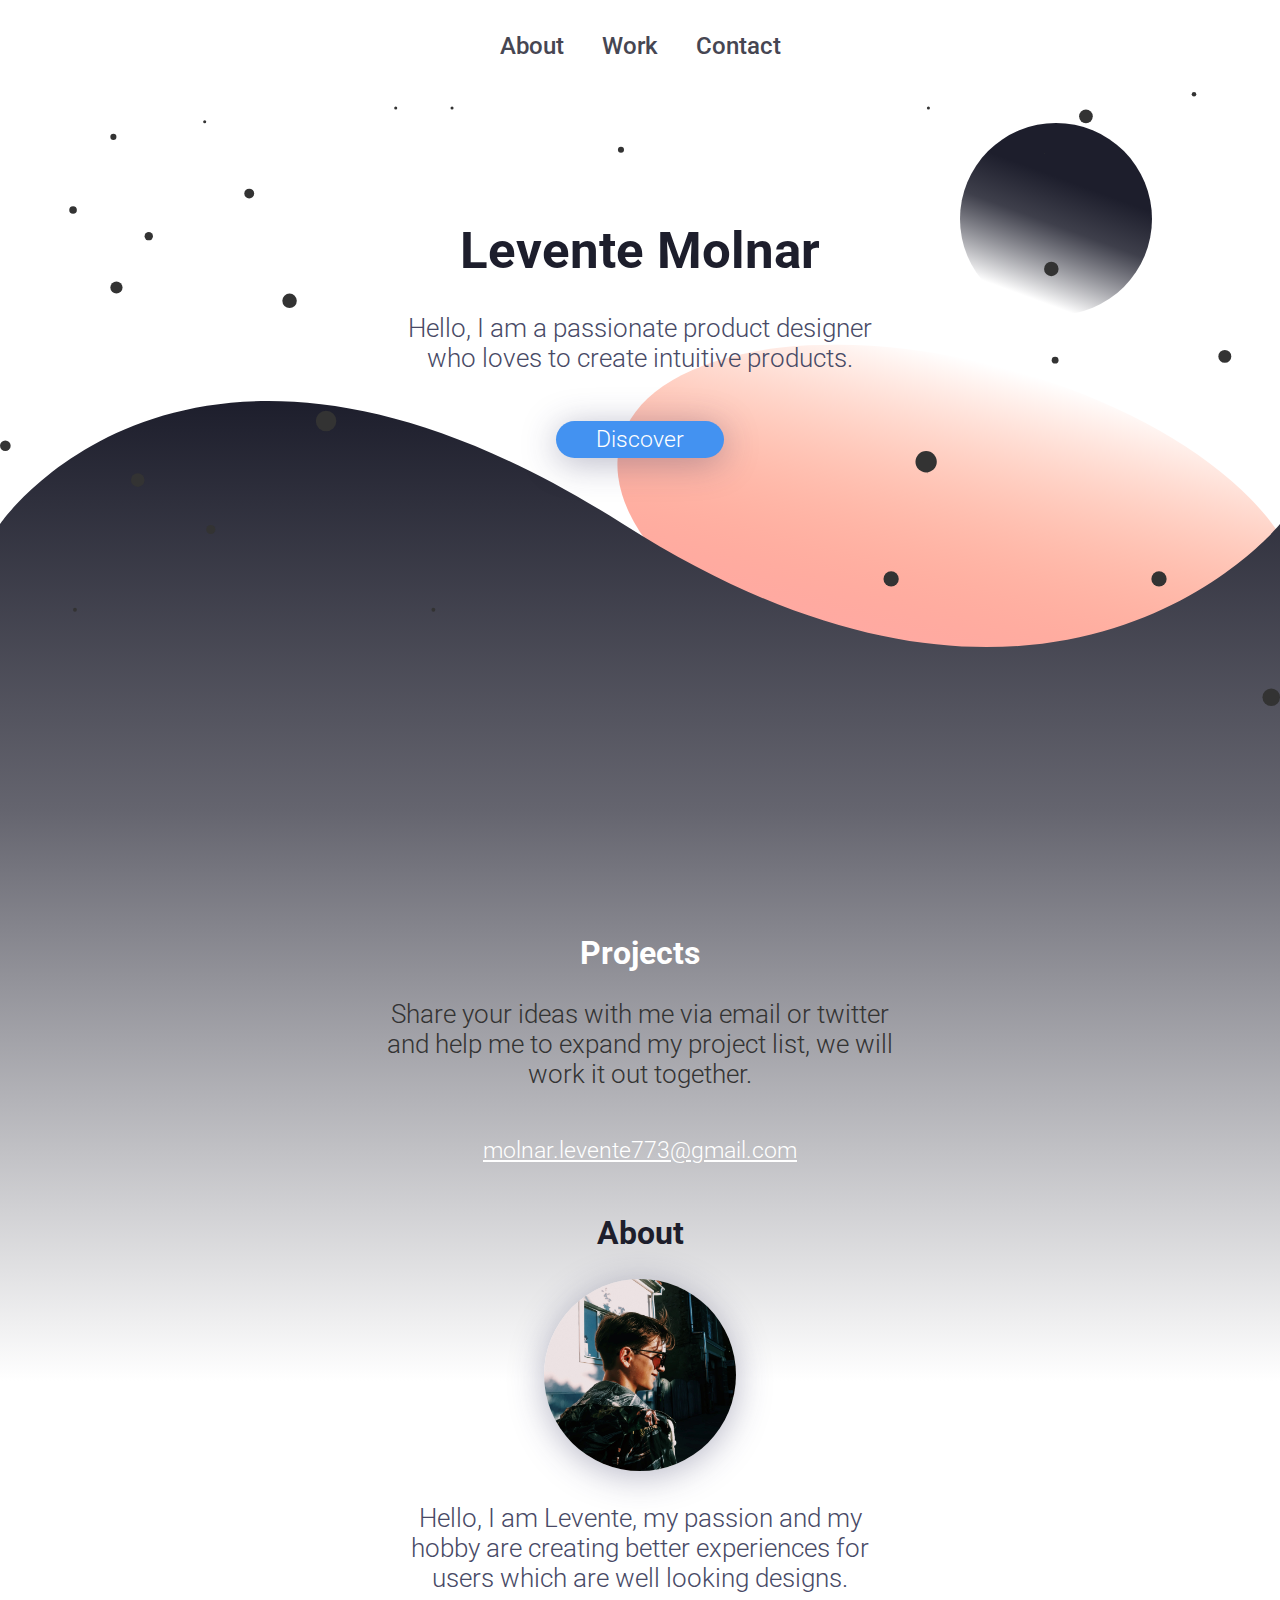
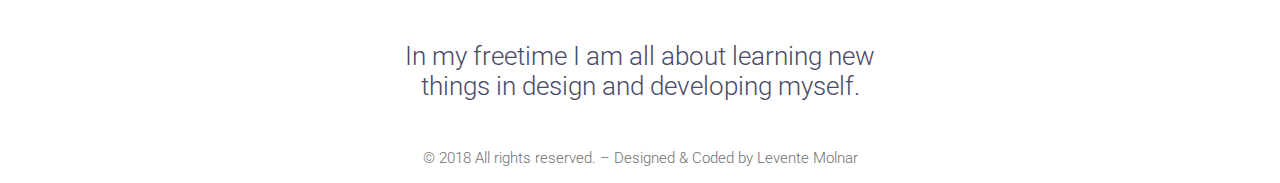
==== commit 35f859fd: "New port" ====
--- a/index.html
+++ b/index.html
@@ -16,7 +16,7 @@
         <ul>
             <a href="#about"><li>About</li></a>
             <a href="#work"><li>Work</li></a>
-            <a href="#contact"><li>Contact</li></a>
+            <a href="#contact-p"><li>Contact</li></a>
         </ul>
     </nav>
     
@@ -36,7 +36,7 @@
 <div class="section animated fadeInUp">
     <h2 id="work">Projects</h2>
     <p id="contact-p">Share your ideas with me via email or twitter and help me to expand my project list, we will work it out together.</p>
-    <a class="btn-link" href="mailto:molnar.levente773@gmail.com">molnar.levente773@gmail.com</a>
+    <a class="btn-link mail" href="mailto:molnar.levente773@gmail.com">molnar.levente773@gmail.com</a>
     <div class="icons">
         <a class="icon" href="https://www.linkedin.com/in/levente-molnar-324339131/" target="_blank">
             <i class="fab fa-linkedin"></i>
@@ -53,7 +53,7 @@
 <div id="about" class="section">
     <h2>About</h2>
     <img class="prof" src="images/prof.jpg" alt="Profile pic">
-    <p>Hello, I am Levente, my passion and my hobby are creating better experiences for users and well looking design.</p>
+    <p>Hello, I am Levente, my passion and my hobby are creating better experiences for users which are well looking designs.</p>
 <p>In my freetime I am all about learning new things in design and developing myself.</p>
 </div>
 
--- a/style.css
+++ b/style.css
@@ -90,6 +90,10 @@
     color: #fff;
 }
 
+.mail {
+    text-decoration: underline;
+}
+
 .background {
     position: absolute;
     width: 100%;
@@ -103,7 +107,7 @@
 
 .floating {
     animation-name: floating;
-    animation-duration: 5s;
+    animation-duration: 4s;
     animation-iteration-count: infinite;
     animation-timing-function: ease-in-out;
 }
@@ -113,7 +117,7 @@
         transform: translateY(0%);
     }
     50% {
-        transform: translateY(-3%);
+        transform: translateY(-5%);
     }
     100% {
         transform: translateY(0%);
@@ -125,7 +129,7 @@
         -webkit-transform: translateY(0%);
     }
     50% {
-        -webkit-transform: translateY(-3%);
+        -webkit-transform: translateY(-5%);
     }
     100% {
         -webkit-transform: translateY(0%);
@@ -226,7 +230,7 @@
     justify-self: center;
     position: relative;
     text-align: center;
-    color: #464652;
+    color: #fff;
 }
 
 .prof{
